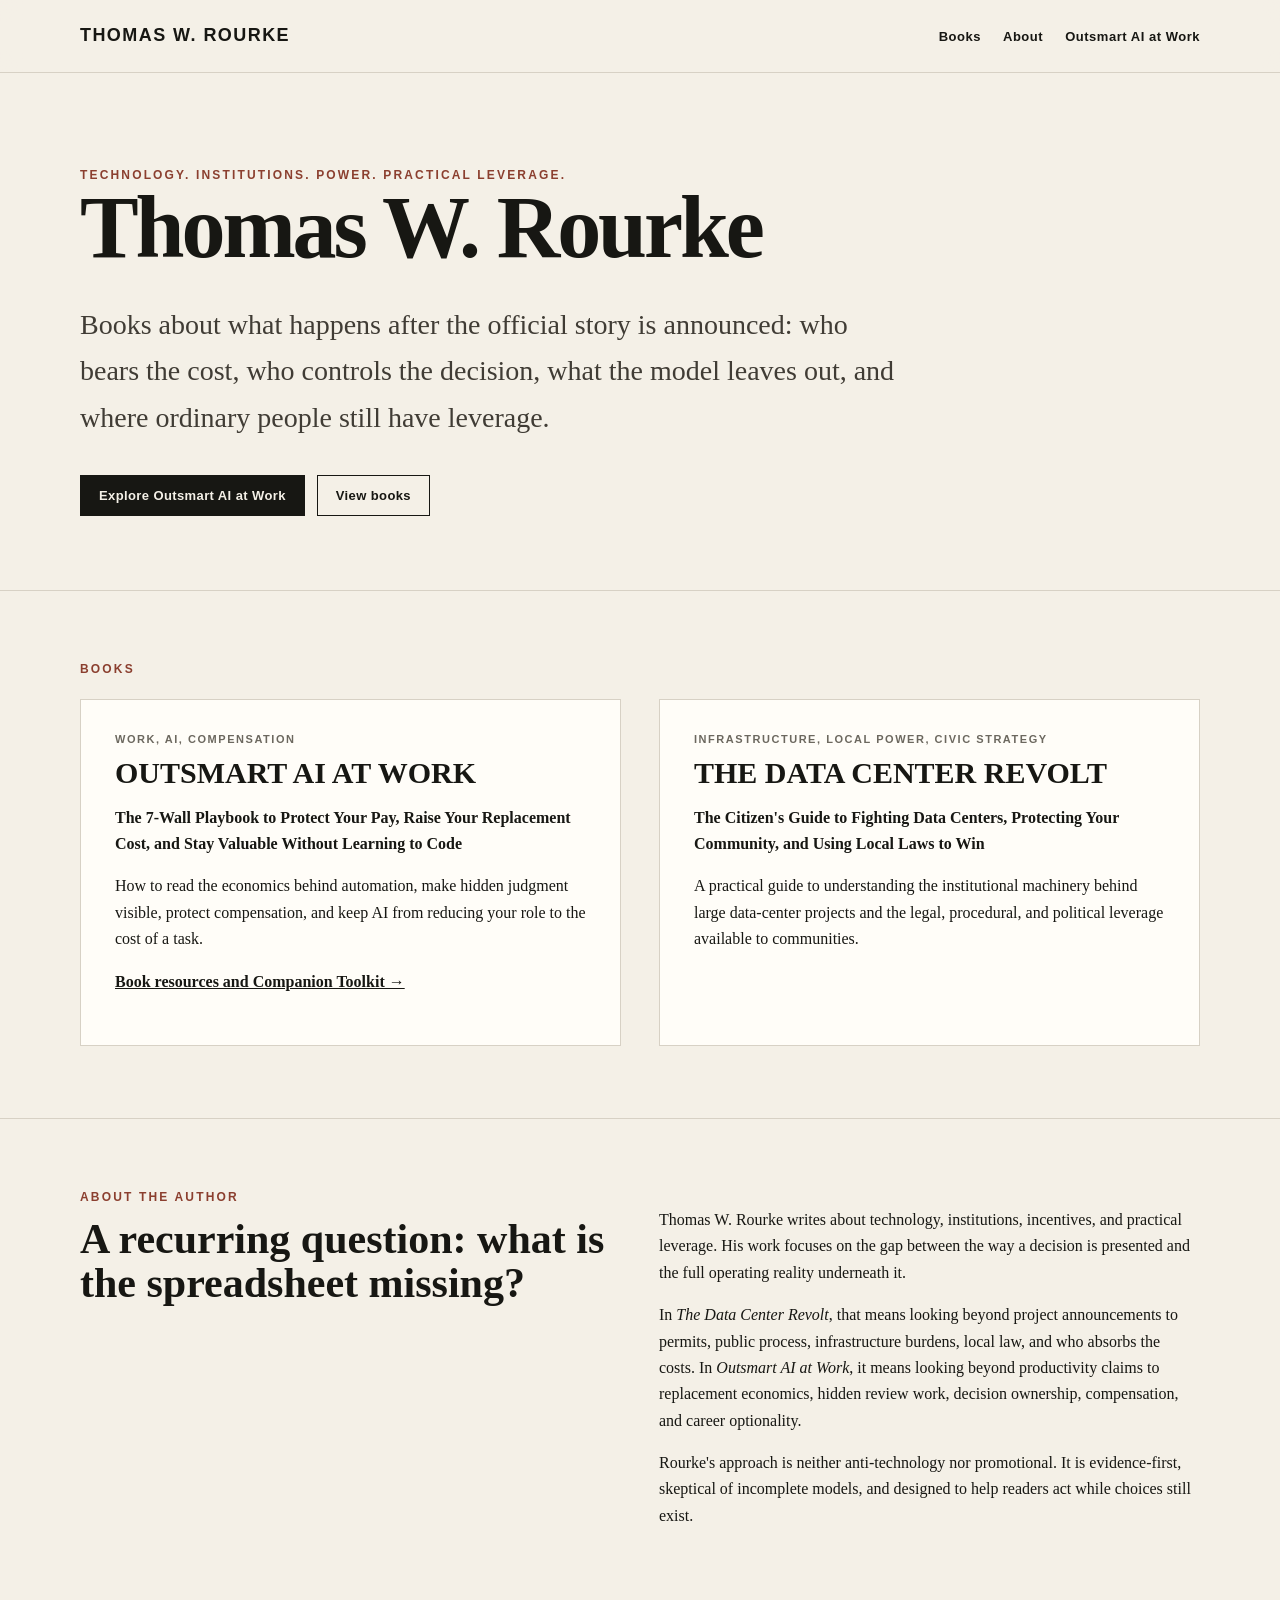
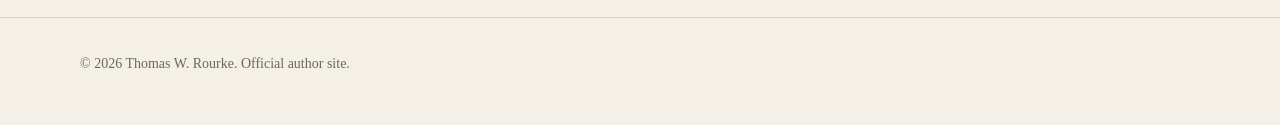
==== index.html @ f466b517 "Add Thomas W. Rourke author homepage" ====
<!doctype html><html lang="en"><head><meta charset="utf-8"><meta name="viewport" content="width=device-width,initial-scale=1"><title>Thomas W. Rourke - Author</title><meta name="description" content="Official author site for Thomas W. Rourke, author of The Data Center Revolt and Outsmart AI at Work."><link rel="stylesheet" href="/assets/styles.css"></head><body><nav class="nav"><div class="wrap navin"><a class="brand" href="/">Thomas W. Rourke</a><div class="navlinks"><a href="#books">Books</a><a href="#about">About</a><a href="/outsmart-ai-at-work/">Outsmart AI at Work</a></div></div></nav><header class="hero"><div class="wrap"><div class="eyebrow">Technology. Institutions. Power. Practical leverage.</div><h1>Thomas W. Rourke</h1><p class="dek">Books about what happens after the official story is announced: who bears the cost, who controls the decision, what the model leaves out, and where ordinary people still have leverage.</p><div class="actions"><a class="btn" href="/outsmart-ai-at-work/">Explore Outsmart AI at Work</a><a class="btn alt" href="#books">View books</a></div></div></header><main><section id="books"><div class="wrap"><div class="eyebrow">Books</div><div class="grid2" style="margin-top:24px"><article class="card"><div class="kicker">Work, AI, compensation</div><h3>OUTSMART AI AT WORK</h3><p><strong>The 7-Wall Playbook to Protect Your Pay, Raise Your Replacement Cost, and Stay Valuable Without Learning to Code</strong></p><p>How to read the economics behind automation, make hidden judgment visible, protect compensation, and keep AI from reducing your role to the cost of a task.</p><p><a href="/outsmart-ai-at-work/"><strong>Book resources and Companion Toolkit →</strong></a></p></article><article class="card"><div class="kicker">Infrastructure, local power, civic strategy</div><h3>THE DATA CENTER REVOLT</h3><p><strong>The Citizen's Guide to Fighting Data Centers, Protecting Your Community, and Using Local Laws to Win</strong></p><p>A practical guide to understanding the institutional machinery behind large data-center projects and the legal, procedural, and political leverage available to communities.</p></article></div></div></section><section id="about" class="rule"><div class="wrap grid2"><div><div class="eyebrow">About the author</div><h2 class="subhead" style="margin-top:14px">A recurring question: what is the spreadsheet missing?</h2></div><div><p>Thomas W. Rourke writes about technology, institutions, incentives, and practical leverage. His work focuses on the gap between the way a decision is presented and the full operating reality underneath it.</p><p>In <em>The Data Center Revolt</em>, that means looking beyond project announcements to permits, public process, infrastructure burdens, local law, and who absorbs the costs. In <em>Outsmart AI at Work</em>, it means looking beyond productivity claims to replacement economics, hidden review work, decision ownership, compensation, and career optionality.</p><p>Rourke's approach is neither anti-technology nor promotional. It is evidence-first, skeptical of incomplete models, and designed to help readers act while choices still exist.</p></div></div></section></main><footer class="footer"><div class="wrap">© 2026 Thomas W. Rourke. Official author site.</div></footer></body></html>
---- assets/styles.css ----
:root{--ink:#171713;--paper:#f4f0e7;--card:#fffdf8;--muted:#6c685f;--line:#d7d1c5;--accent:#8b3f2f;--accent2:#2d4c45;--max:1120px}*{box-sizing:border-box}html{scroll-behavior:smooth}body{margin:0;background:var(--paper);color:var(--ink);font-family:Georgia,'Times New Roman',serif;line-height:1.65}a{color:inherit}.wrap{width:min(var(--max),calc(100% - 40px));margin:auto}.nav{position:sticky;top:0;z-index:20;background:rgba(244,240,231,.94);backdrop-filter:blur(12px);border-bottom:1px solid var(--line)}.navin{height:72px;display:flex;align-items:center;justify-content:space-between;gap:24px}.brand{font:700 18px/1.1 Arial,sans-serif;letter-spacing:.08em;text-transform:uppercase;text-decoration:none}.navlinks{display:flex;gap:22px;align-items:center;font:600 13px/1 Arial,sans-serif;letter-spacing:.04em}.navlinks a{text-decoration:none}.hero{padding:96px 0 74px;border-bottom:1px solid var(--line)}.eyebrow{font:700 12px/1 Arial,sans-serif;letter-spacing:.18em;text-transform:uppercase;color:var(--accent)}h1,h2,h3{font-weight:600;line-height:1.06;margin:0}h1{font-size:clamp(48px,7vw,88px);max-width:900px;letter-spacing:-.035em}.dek{font-size:clamp(20px,2.2vw,28px);max-width:820px;color:#403c35;margin:28px 0 0}.actions{display:flex;gap:12px;flex-wrap:wrap;margin-top:34px}.btn{display:inline-block;padding:13px 18px;border:1px solid var(--ink);text-decoration:none;font:700 13px/1 Arial,sans-serif;letter-spacing:.03em;background:var(--ink);color:var(--paper)}.btn.alt{background:transparent;color:var(--ink)}section{padding:72px 0}.grid2{display:grid;grid-template-columns:1fr 1fr;gap:38px}.card{background:var(--card);border:1px solid var(--line);padding:34px}.card h3{font-size:30px;margin-bottom:14px}.kicker{font:700 11px/1 Arial,sans-serif;letter-spacing:.14em;text-transform:uppercase;color:var(--muted);margin-bottom:12px}.small{font-size:15px;color:var(--muted)}.booktitle{font-size:clamp(34px,5vw,58px);max-width:760px}.subhead{font-size:clamp(26px,3.6vw,42px);margin-bottom:18px}.rule{border-top:1px solid var(--line)}.toolgrid{display:grid;grid-template-columns:repeat(3,1fr);gap:16px;margin-top:30px}.tool{display:block;background:var(--card);border:1px solid var(--line);padding:24px;text-decoration:none;min-height:155px}.tool:hover{border-color:var(--ink);transform:translateY(-1px)}.tool h3{font-size:23px;margin-bottom:8px}.tool p{margin:0;color:var(--muted);font-size:15px}.notice{padding:18px 20px;border-left:4px solid var(--accent2);background:#ece8de;margin:26px 0}.footer{border-top:1px solid var(--line);padding:34px 0 50px;color:var(--muted);font-size:14px}.toolpage{padding:70px 0}.toolpage h1{font-size:clamp(38px,6vw,68px)}.formgrid{display:grid;grid-template-columns:repeat(2,1fr);gap:14px;margin:28px 0}.field{display:flex;flex-direction:column;gap:7px}.field label{font:700 12px/1.3 Arial,sans-serif;letter-spacing:.03em}.field input,.field select,.field textarea{width:100%;padding:12px;border:1px solid var(--line);background:#fff;font:16px/1.4 Arial,sans-serif;color:var(--ink)}.field textarea{min-height:110px}.result{background:var(--ink);color:var(--paper);padding:24px;margin:22px 0;font-size:18px}.result strong{font-size:30px}.printbar{display:flex;gap:10px;flex-wrap:wrap;margin:20px 0}.checklist{display:grid;gap:10px;margin:24px 0}.check{background:var(--card);border:1px solid var(--line);padding:14px 16px}.prompt{background:var(--card);border:1px solid var(--line);padding:24px;margin:18px 0}.prompt pre{white-space:pre-wrap;font:15px/1.55 Arial,sans-serif;margin:0}.copy{margin-top:12px}.tablewrap{overflow:auto}.datatable{width:100%;border-collapse:collapse;background:var(--card)}.datatable th,.datatable td{border:1px solid var(--line);padding:10px;text-align:left;vertical-align:top}.datatable th{font:700 12px/1.3 Arial,sans-serif;background:#ece8de}.datatable input,.datatable textarea,.datatable select{width:100%;border:0;background:transparent;font:14px/1.4 Arial,sans-serif;min-width:120px}.datatable textarea{min-height:70px}@media(max-width:800px){.navlinks{display:none}.grid2,.toolgrid,.formgrid{grid-template-columns:1fr}.hero{padding-top:70px}.wrap{width:min(var(--max),calc(100% - 28px))}}@media print{.nav,.footer,.printbar,.actions{display:none!important}body{background:#fff}.wrap{width:100%}.card,.tool,.prompt,.datatable{break-inside:avoid}.toolpage{padding:0}.field input,.field textarea,.field select{border:1px solid #bbb}}
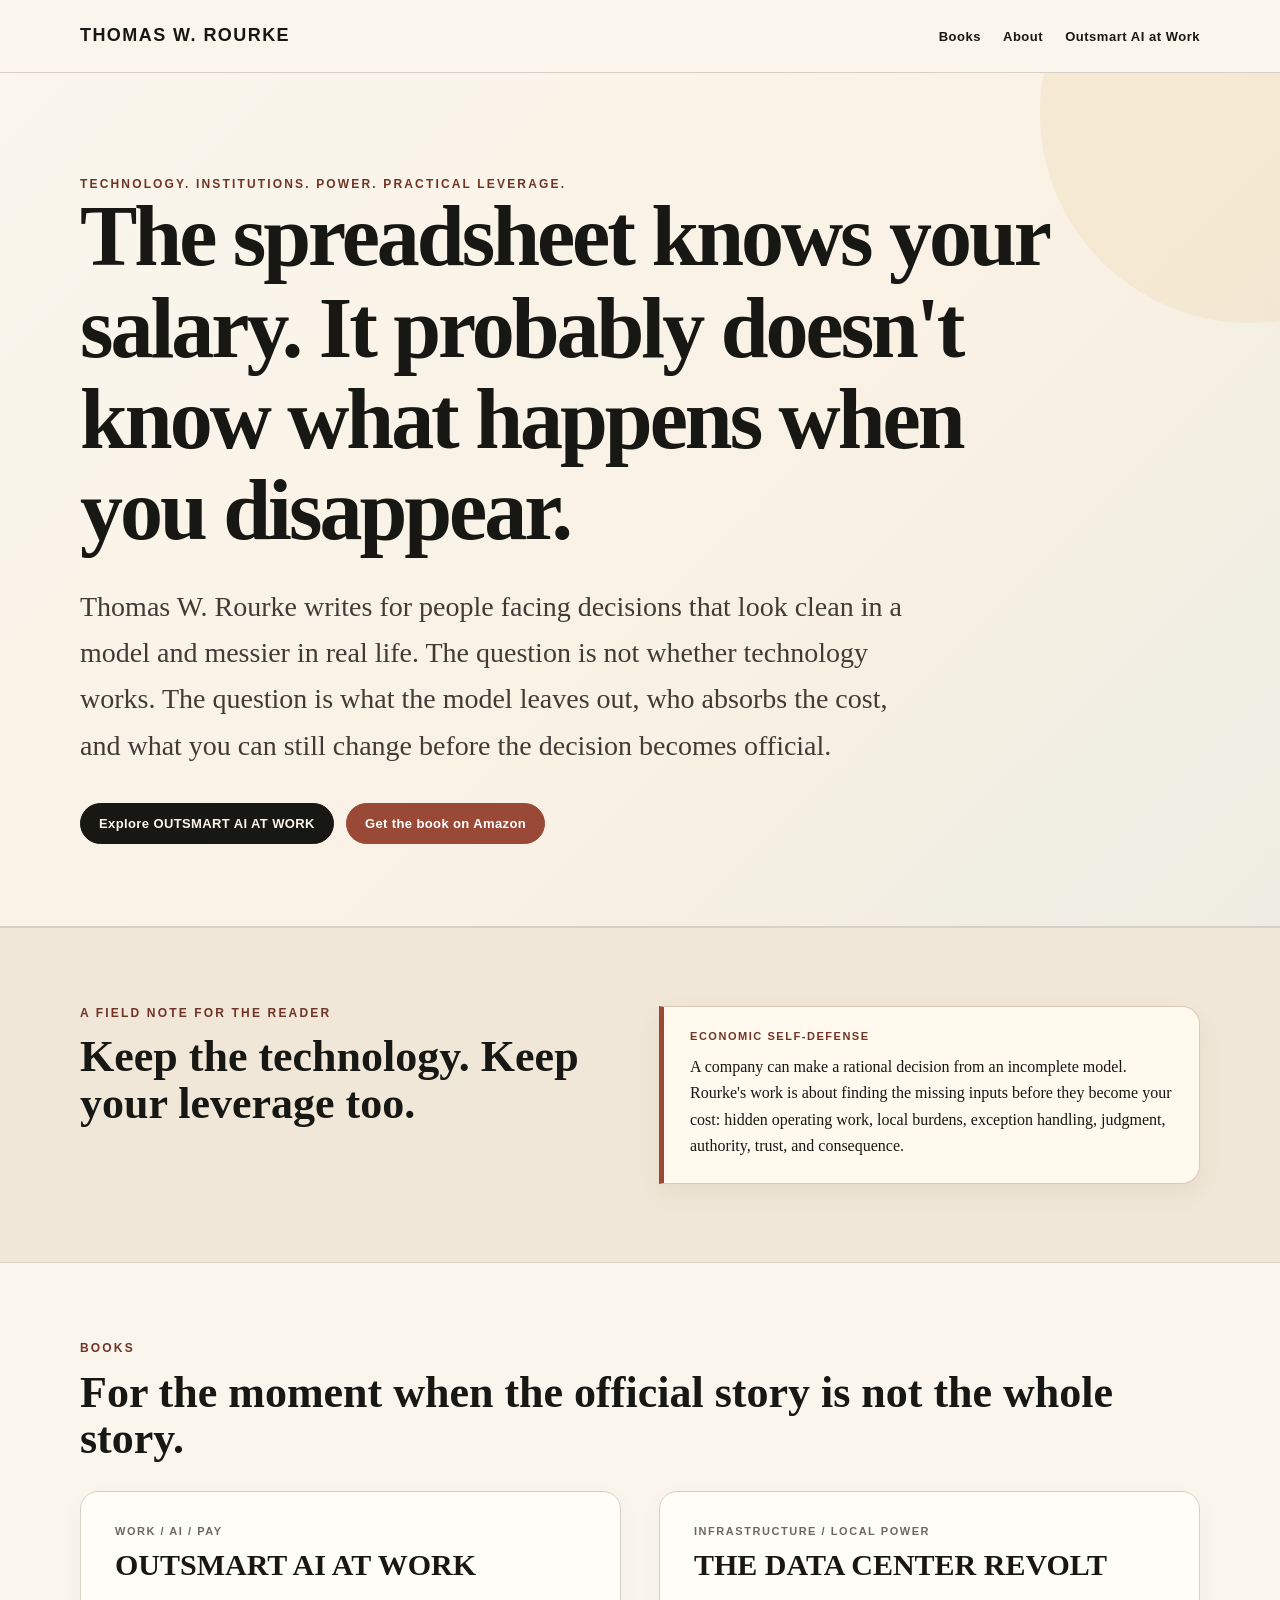
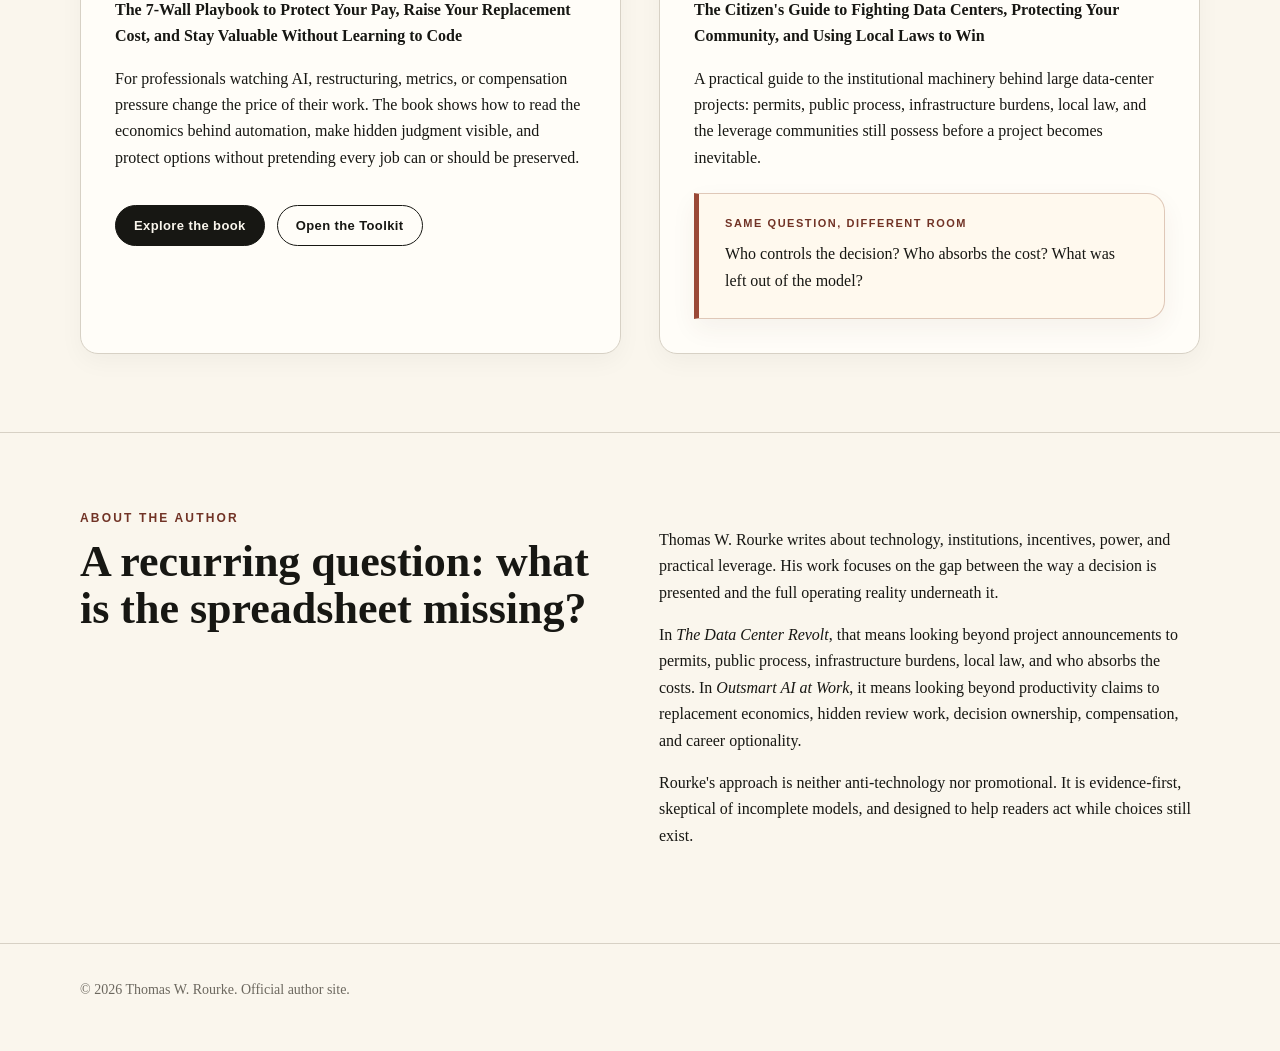
==== commit 1b49975d: "feat: humanize author landing page" ====
--- a/index.html
+++ b/index.html
@@ -1 +1,95 @@
-<!doctype html><html lang="en"><head><meta charset="utf-8"><meta name="viewport" content="width=device-width,initial-scale=1"><title>Thomas W. Rourke - Author</title><meta name="description" content="Official author site for Thomas W. Rourke, author of The Data Center Revolt and Outsmart AI at Work."><link rel="stylesheet" href="/assets/styles.css"></head><body><nav class="nav"><div class="wrap navin"><a class="brand" href="/">Thomas W. Rourke</a><div class="navlinks"><a href="#books">Books</a><a href="#about">About</a><a href="/outsmart-ai-at-work/">Outsmart AI at Work</a></div></div></nav><header class="hero"><div class="wrap"><div class="eyebrow">Technology. Institutions. Power. Practical leverage.</div><h1>Thomas W. Rourke</h1><p class="dek">Books about what happens after the official story is announced: who bears the cost, who controls the decision, what the model leaves out, and where ordinary people still have leverage.</p><div class="actions"><a class="btn" href="/outsmart-ai-at-work/">Explore Outsmart AI at Work</a><a class="btn alt" href="#books">View books</a></div></div></header><main><section id="books"><div class="wrap"><div class="eyebrow">Books</div><div class="grid2" style="margin-top:24px"><article class="card"><div class="kicker">Work, AI, compensation</div><h3>OUTSMART AI AT WORK</h3><p><strong>The 7-Wall Playbook to Protect Your Pay, Raise Your Replacement Cost, and Stay Valuable Without Learning to Code</strong></p><p>How to read the economics behind automation, make hidden judgment visible, protect compensation, and keep AI from reducing your role to the cost of a task.</p><p><a href="/outsmart-ai-at-work/"><strong>Book resources and Companion Toolkit →</strong></a></p></article><article class="card"><div class="kicker">Infrastructure, local power, civic strategy</div><h3>THE DATA CENTER REVOLT</h3><p><strong>The Citizen's Guide to Fighting Data Centers, Protecting Your Community, and Using Local Laws to Win</strong></p><p>A practical guide to understanding the institutional machinery behind large data-center projects and the legal, procedural, and political leverage available to communities.</p></article></div></div></section><section id="about" class="rule"><div class="wrap grid2"><div><div class="eyebrow">About the author</div><h2 class="subhead" style="margin-top:14px">A recurring question: what is the spreadsheet missing?</h2></div><div><p>Thomas W. Rourke writes about technology, institutions, incentives, and practical leverage. His work focuses on the gap between the way a decision is presented and the full operating reality underneath it.</p><p>In <em>The Data Center Revolt</em>, that means looking beyond project announcements to permits, public process, infrastructure burdens, local law, and who absorbs the costs. In <em>Outsmart AI at Work</em>, it means looking beyond productivity claims to replacement economics, hidden review work, decision ownership, compensation, and career optionality.</p><p>Rourke's approach is neither anti-technology nor promotional. It is evidence-first, skeptical of incomplete models, and designed to help readers act while choices still exist.</p></div></div></section></main><footer class="footer"><div class="wrap">© 2026 Thomas W. Rourke. Official author site.</div></footer></body></html>+<!doctype html>
+<html lang="en">
+<head>
+  <meta charset="utf-8">
+  <meta name="viewport" content="width=device-width,initial-scale=1">
+  <title>Thomas W. Rourke - Author</title>
+  <meta name="description" content="Official author site for Thomas W. Rourke, author of The Data Center Revolt and Outsmart AI at Work.">
+  <link rel="stylesheet" href="/assets/styles.css">
+</head>
+<body>
+  <nav class="nav">
+    <div class="wrap navin">
+      <a class="brand" href="/">Thomas W. Rourke</a>
+      <div class="navlinks">
+        <a href="#books">Books</a>
+        <a href="#about">About</a>
+        <a href="/outsmart-ai-at-work/">Outsmart AI at Work</a>
+      </div>
+    </div>
+  </nav>
+
+  <header class="hero">
+    <div class="wrap">
+      <div class="eyebrow">Technology. Institutions. Power. Practical leverage.</div>
+      <h1>The spreadsheet knows your salary. It probably doesn't know what happens when you disappear.</h1>
+      <p class="dek">Thomas W. Rourke writes for people facing decisions that look clean in a model and messier in real life. The question is not whether technology works. The question is what the model leaves out, who absorbs the cost, and what you can still change before the decision becomes official.</p>
+      <div class="actions">
+        <a class="btn" href="/outsmart-ai-at-work/">Explore OUTSMART AI AT WORK</a>
+        <a class="btn amazon-cta" href="https://www.amazon.com/dp/B0H9SF368X" target="_blank" rel="noopener noreferrer">Get the book on Amazon</a>
+      </div>
+    </div>
+  </header>
+
+  <main>
+    <section class="soft-band">
+      <div class="wrap grid2">
+        <div>
+          <div class="eyebrow">A field note for the reader</div>
+          <h2 class="subhead" style="margin-top:14px">Keep the technology. Keep your leverage too.</h2>
+        </div>
+        <div class="field-note">
+          <div class="kicker">Economic self-defense</div>
+          <p style="margin:0">A company can make a rational decision from an incomplete model. Rourke's work is about finding the missing inputs before they become your cost: hidden operating work, local burdens, exception handling, judgment, authority, trust, and consequence.</p>
+        </div>
+      </div>
+    </section>
+
+    <section id="books">
+      <div class="wrap">
+        <div class="eyebrow">Books</div>
+        <h2 class="subhead" style="margin-top:14px">For the moment when the official story is not the whole story.</h2>
+        <div class="grid2" style="margin-top:28px">
+          <article class="card">
+            <div class="kicker">WORK / AI / PAY</div>
+            <h3>OUTSMART AI AT WORK</h3>
+            <p><strong>The 7-Wall Playbook to Protect Your Pay, Raise Your Replacement Cost, and Stay Valuable Without Learning to Code</strong></p>
+            <p>For professionals watching AI, restructuring, metrics, or compensation pressure change the price of their work. The book shows how to read the economics behind automation, make hidden judgment visible, and protect options without pretending every job can or should be preserved.</p>
+            <div class="actions">
+              <a class="btn" href="/outsmart-ai-at-work/">Explore the book</a>
+              <a class="btn alt" href="/outsmart-ai-at-work/toolkit.html">Open the Toolkit</a>
+            </div>
+          </article>
+
+          <article class="card">
+            <div class="kicker">INFRASTRUCTURE / LOCAL POWER</div>
+            <h3>THE DATA CENTER REVOLT</h3>
+            <p><strong>The Citizen's Guide to Fighting Data Centers, Protecting Your Community, and Using Local Laws to Win</strong></p>
+            <p>A practical guide to the institutional machinery behind large data-center projects: permits, public process, infrastructure burdens, local law, and the leverage communities still possess before a project becomes inevitable.</p>
+            <div class="field-note" style="margin-top:22px">
+              <div class="kicker">Same question, different room</div>
+              <p style="margin:0">Who controls the decision? Who absorbs the cost? What was left out of the model?</p>
+            </div>
+          </article>
+        </div>
+      </div>
+    </section>
+
+    <section id="about" class="rule">
+      <div class="wrap grid2">
+        <div>
+          <div class="eyebrow">About the author</div>
+          <h2 class="subhead" style="margin-top:14px">A recurring question: what is the spreadsheet missing?</h2>
+        </div>
+        <div>
+          <p>Thomas W. Rourke writes about technology, institutions, incentives, power, and practical leverage. His work focuses on the gap between the way a decision is presented and the full operating reality underneath it.</p>
+          <p>In <em>The Data Center Revolt</em>, that means looking beyond project announcements to permits, public process, infrastructure burdens, local law, and who absorbs the costs. In <em>Outsmart AI at Work</em>, it means looking beyond productivity claims to replacement economics, hidden review work, decision ownership, compensation, and career optionality.</p>
+          <p>Rourke's approach is neither anti-technology nor promotional. It is evidence-first, skeptical of incomplete models, and designed to help readers act while choices still exist.</p>
+        </div>
+      </div>
+    </section>
+  </main>
+
+  <footer class="footer"><div class="wrap">© 2026 Thomas W. Rourke. Official author site.</div></footer>
+</body>
+</html>
--- a/assets/styles.css
+++ b/assets/styles.css
@@ -1 +1,128 @@
-:root{--ink:#171713;--paper:#f4f0e7;--card:#fffdf8;--muted:#6c685f;--line:#d7d1c5;--accent:#8b3f2f;--accent2:#2d4c45;--max:1120px}*{box-sizing:border-box}html{scroll-behavior:smooth}body{margin:0;background:var(--paper);color:var(--ink);font-family:Georgia,'Times New Roman',serif;line-height:1.65}a{color:inherit}.wrap{width:min(var(--max),calc(100% - 40px));margin:auto}.nav{position:sticky;top:0;z-index:20;background:rgba(244,240,231,.94);backdrop-filter:blur(12px);border-bottom:1px solid var(--line)}.navin{height:72px;display:flex;align-items:center;justify-content:space-between;gap:24px}.brand{font:700 18px/1.1 Arial,sans-serif;letter-spacing:.08em;text-transform:uppercase;text-decoration:none}.navlinks{display:flex;gap:22px;align-items:center;font:600 13px/1 Arial,sans-serif;letter-spacing:.04em}.navlinks a{text-decoration:none}.hero{padding:96px 0 74px;border-bottom:1px solid var(--line)}.eyebrow{font:700 12px/1 Arial,sans-serif;letter-spacing:.18em;text-transform:uppercase;color:var(--accent)}h1,h2,h3{font-weight:600;line-height:1.06;margin:0}h1{font-size:clamp(48px,7vw,88px);max-width:900px;letter-spacing:-.035em}.dek{font-size:clamp(20px,2.2vw,28px);max-width:820px;color:#403c35;margin:28px 0 0}.actions{display:flex;gap:12px;flex-wrap:wrap;margin-top:34px}.btn{display:inline-block;padding:13px 18px;border:1px solid var(--ink);text-decoration:none;font:700 13px/1 Arial,sans-serif;letter-spacing:.03em;background:var(--ink);color:var(--paper)}.btn.alt{background:transparent;color:var(--ink)}section{padding:72px 0}.grid2{display:grid;grid-template-columns:1fr 1fr;gap:38px}.card{background:var(--card);border:1px solid var(--line);padding:34px}.card h3{font-size:30px;margin-bottom:14px}.kicker{font:700 11px/1 Arial,sans-serif;letter-spacing:.14em;text-transform:uppercase;color:var(--muted);margin-bottom:12px}.small{font-size:15px;color:var(--muted)}.booktitle{font-size:clamp(34px,5vw,58px);max-width:760px}.subhead{font-size:clamp(26px,3.6vw,42px);margin-bottom:18px}.rule{border-top:1px solid var(--line)}.toolgrid{display:grid;grid-template-columns:repeat(3,1fr);gap:16px;margin-top:30px}.tool{display:block;background:var(--card);border:1px solid var(--line);padding:24px;text-decoration:none;min-height:155px}.tool:hover{border-color:var(--ink);transform:translateY(-1px)}.tool h3{font-size:23px;margin-bottom:8px}.tool p{margin:0;color:var(--muted);font-size:15px}.notice{padding:18px 20px;border-left:4px solid var(--accent2);background:#ece8de;margin:26px 0}.footer{border-top:1px solid var(--line);padding:34px 0 50px;color:var(--muted);font-size:14px}.toolpage{padding:70px 0}.toolpage h1{font-size:clamp(38px,6vw,68px)}.formgrid{display:grid;grid-template-columns:repeat(2,1fr);gap:14px;margin:28px 0}.field{display:flex;flex-direction:column;gap:7px}.field label{font:700 12px/1.3 Arial,sans-serif;letter-spacing:.03em}.field input,.field select,.field textarea{width:100%;padding:12px;border:1px solid var(--line);background:#fff;font:16px/1.4 Arial,sans-serif;color:var(--ink)}.field textarea{min-height:110px}.result{background:var(--ink);color:var(--paper);padding:24px;margin:22px 0;font-size:18px}.result strong{font-size:30px}.printbar{display:flex;gap:10px;flex-wrap:wrap;margin:20px 0}.checklist{display:grid;gap:10px;margin:24px 0}.check{background:var(--card);border:1px solid var(--line);padding:14px 16px}.prompt{background:var(--card);border:1px solid var(--line);padding:24px;margin:18px 0}.prompt pre{white-space:pre-wrap;font:15px/1.55 Arial,sans-serif;margin:0}.copy{margin-top:12px}.tablewrap{overflow:auto}.datatable{width:100%;border-collapse:collapse;background:var(--card)}.datatable th,.datatable td{border:1px solid var(--line);padding:10px;text-align:left;vertical-align:top}.datatable th{font:700 12px/1.3 Arial,sans-serif;background:#ece8de}.datatable input,.datatable textarea,.datatable select{width:100%;border:0;background:transparent;font:14px/1.4 Arial,sans-serif;min-width:120px}.datatable textarea{min-height:70px}@media(max-width:800px){.navlinks{display:none}.grid2,.toolgrid,.formgrid{grid-template-columns:1fr}.hero{padding-top:70px}.wrap{width:min(var(--max),calc(100% - 28px))}}@media print{.nav,.footer,.printbar,.actions{display:none!important}body{background:#fff}.wrap{width:100%}.card,.tool,.prompt,.datatable{break-inside:avoid}.toolpage{padding:0}.field input,.field textarea,.field select{border:1px solid #bbb}}+:root{
+  --ink:#171713;
+  --paper:#f4f0e7;
+  --paper-bright:#faf6ed;
+  --paper-warm:#f0e7d8;
+  --card:#fffdf8;
+  --muted:#6c685f;
+  --line:#d7d1c5;
+  --accent:#8b3f2f;
+  --accent2:#2d4c45;
+  --brick:#9a4937;
+  --brick-dark:#713326;
+  --forest:#28463f;
+  --forest-soft:#dfe8e1;
+  --sun:#e0b35c;
+  --shadow:0 16px 40px rgba(36,28,20,.08);
+  --radius:18px;
+  --max:1120px;
+}
+*{box-sizing:border-box}
+html{scroll-behavior:smooth}
+body{margin:0;background:var(--paper-bright);color:var(--ink);font-family:Georgia,'Times New Roman',serif;line-height:1.65}
+a{color:inherit}
+button,input,select,textarea{font:inherit}
+button{cursor:pointer}
+:focus-visible{outline:3px solid var(--sun);outline-offset:3px}
+.wrap{width:min(var(--max),calc(100% - 40px));margin:auto}
+.nav{position:sticky;top:0;z-index:20;background:rgba(250,246,237,.94);backdrop-filter:blur(12px);border-bottom:1px solid var(--line)}
+.navin{min-height:72px;display:flex;align-items:center;justify-content:space-between;gap:24px}
+.brand{font:700 18px/1.1 Arial,sans-serif;letter-spacing:.08em;text-transform:uppercase;text-decoration:none}
+.navlinks{display:flex;gap:22px;align-items:center;font:600 13px/1 Arial,sans-serif;letter-spacing:.04em}
+.navlinks a{text-decoration:none;padding:8px 0}
+.navlinks a:hover{text-decoration:underline;text-underline-offset:4px}
+.hero{position:relative;overflow:hidden;padding:104px 0 82px;border-bottom:1px solid var(--line);background:linear-gradient(135deg,var(--paper-bright) 0%,#f9f1e4 58%,var(--forest-soft) 145%)}
+.hero:after{content:"";position:absolute;width:420px;height:420px;border-radius:50%;right:-180px;top:-170px;background:rgba(224,179,92,.13);pointer-events:none}
+.eyebrow{font:700 12px/1.2 Arial,sans-serif;letter-spacing:.18em;text-transform:uppercase;color:var(--brick-dark)}
+h1,h2,h3{font-weight:600;line-height:1.06;margin:0}
+h1{font-size:clamp(46px,7vw,86px);max-width:980px;letter-spacing:-.035em}
+.dek{font-size:clamp(20px,2.2vw,28px);max-width:830px;color:#403c35;margin:28px 0 0}
+.actions{display:flex;gap:12px;flex-wrap:wrap;margin-top:34px}
+.btn{display:inline-flex;align-items:center;justify-content:center;gap:8px;padding:13px 18px;border:1px solid var(--ink);border-radius:999px;text-decoration:none;font:700 13px/1 Arial,sans-serif;letter-spacing:.03em;background:var(--ink);color:var(--paper-bright);transition:transform .15s ease,box-shadow .15s ease,background .15s ease}
+.btn:hover{transform:translateY(-1px);box-shadow:0 8px 20px rgba(23,23,19,.12)}
+.btn.alt{background:transparent;color:var(--ink)}
+.btn.soft{background:var(--paper-warm);color:var(--ink);border-color:var(--line)}
+.amazon-cta{background:var(--brick);border-color:var(--brick);color:#fff}
+.amazon-cta:hover{background:var(--brick-dark);border-color:var(--brick-dark)}
+section{padding:78px 0}
+.soft-band{background:var(--paper-warm);border-top:1px solid var(--line);border-bottom:1px solid var(--line)}
+.grid2{display:grid;grid-template-columns:1fr 1fr;gap:38px}
+.card{background:var(--card);border:1px solid var(--line);border-radius:var(--radius);padding:34px;box-shadow:0 8px 24px rgba(36,28,20,.04)}
+.card h3{font-size:30px;margin-bottom:14px}
+.kicker{font:700 11px/1 Arial,sans-serif;letter-spacing:.14em;text-transform:uppercase;color:var(--muted);margin-bottom:12px}
+.small{font-size:15px;color:var(--muted)}
+.booktitle{font-size:clamp(34px,5vw,58px);max-width:820px}
+.subhead{font-size:clamp(28px,3.6vw,44px);margin-bottom:18px}
+.rule{border-top:1px solid var(--line)}
+.toolgrid{display:grid;grid-template-columns:repeat(3,1fr);gap:16px;margin-top:30px}
+.tool{display:block;background:var(--card);border:1px solid var(--line);border-radius:var(--radius);padding:24px;text-decoration:none;min-height:155px;transition:transform .15s ease,border-color .15s ease,box-shadow .15s ease}
+.tool:hover{border-color:#b9af9f;transform:translateY(-2px);box-shadow:var(--shadow)}
+.tool h3{font-size:23px;margin-bottom:8px}
+.tool p{margin:0;color:var(--muted);font-size:15px}
+.notice{padding:18px 20px;border-left:4px solid var(--forest);background:#ece8de;margin:26px 0;border-radius:0 12px 12px 0}
+.footer{border-top:1px solid var(--line);padding:34px 0 50px;color:var(--muted);font-size:14px}
+.field-note{position:relative;background:#fff9ee;border:1px solid #dfc8b8;border-left:5px solid var(--brick);border-radius:0 var(--radius) var(--radius) 0;padding:24px 26px;box-shadow:0 10px 26px rgba(92,55,39,.06)}
+.field-note .kicker{color:var(--brick-dark)}
+.manifesto-line{font-size:clamp(28px,4vw,50px);line-height:1.08;max-width:900px;margin:0 0 18px}
+.route-grid{display:grid;grid-template-columns:repeat(5,1fr);gap:12px;margin-top:26px}
+.route-card{appearance:none;text-align:left;background:var(--card);color:var(--ink);border:1px solid var(--line);border-radius:16px;padding:20px;min-height:164px;box-shadow:0 6px 18px rgba(36,28,20,.04);transition:transform .15s ease,border-color .15s ease,box-shadow .15s ease}
+.route-card:hover{transform:translateY(-2px);border-color:var(--brick);box-shadow:var(--shadow)}
+.route-card strong{display:block;font-size:19px;line-height:1.2;margin-bottom:8px}
+.route-card span{font:14px/1.45 Arial,sans-serif;color:var(--muted)}
+.number-badge{display:inline-grid;place-items:center;width:30px;height:30px;border-radius:50%;background:var(--forest);color:#fff;font:700 13px/1 Arial,sans-serif;margin-bottom:12px}
+.privacy-note{padding:18px 20px;border:1px solid #b9cbc0;background:var(--forest-soft);color:#20372f;border-radius:14px}
+.privacy-note strong{color:var(--forest)}
+.toolpage{padding:72px 0 26px}
+.toolpage h1{font-size:clamp(40px,6vw,70px)}
+.formgrid{display:grid;grid-template-columns:repeat(2,1fr);gap:14px;margin:28px 0}
+.field{display:flex;flex-direction:column;gap:7px}
+.field label{font:700 12px/1.3 Arial,sans-serif;letter-spacing:.03em}
+.field input,.field select,.field textarea,.checkup-question select{width:100%;padding:12px;border:1px solid var(--line);border-radius:9px;background:#fff;font:16px/1.4 Arial,sans-serif;color:var(--ink)}
+.field textarea{min-height:110px;resize:vertical}
+.result{background:var(--ink);color:var(--paper-bright);border-radius:14px;padding:24px;margin:22px 0;font-size:18px}
+.result strong{font-size:30px}
+.printbar{display:flex;gap:10px;flex-wrap:wrap;margin:20px 0}
+.checklist{display:grid;gap:10px;margin:24px 0}
+.check{background:var(--card);border:1px solid var(--line);border-radius:12px;padding:14px 16px}
+.prompt{background:var(--card);border:1px solid var(--line);border-radius:var(--radius);padding:24px;margin:18px 0}
+.prompt pre{white-space:pre-wrap;font:15px/1.55 Arial,sans-serif;margin:0}
+.copy{margin-top:12px}
+.tablewrap{overflow:auto;border-radius:12px}
+.datatable{width:100%;border-collapse:collapse;background:var(--card)}
+.datatable th,.datatable td{border:1px solid var(--line);padding:10px;text-align:left;vertical-align:top}
+.datatable th{font:700 12px/1.3 Arial,sans-serif;background:#ece8de}
+.datatable input,.datatable textarea,.datatable select{width:100%;border:0;background:transparent;font:14px/1.4 Arial,sans-serif;min-width:120px}
+.datatable textarea{min-height:70px;resize:vertical}
+.checkup-shell{background:var(--card);border:1px solid var(--line);border-radius:24px;padding:clamp(24px,4vw,44px);box-shadow:var(--shadow)}
+.checkup-grid{display:grid;gap:14px;margin:28px 0}
+.checkup-question{display:grid;grid-template-columns:minmax(0,1fr) 180px;gap:20px;align-items:center;padding:18px 0;border-bottom:1px solid var(--line)}
+.checkup-question:last-child{border-bottom:0}
+.checkup-question label{font-size:17px;line-height:1.45}
+.checkup-result{margin-top:24px;padding:26px;border-radius:16px;background:var(--forest);color:#fff}
+.checkup-result h3{font-size:30px;margin-bottom:12px}
+.checkup-result p{margin:0 0 16px}
+.checkup-result a{color:#fff;text-decoration-thickness:2px;text-underline-offset:3px}
+.worksheet{background:var(--card);border:1px solid var(--line);border-radius:22px;padding:clamp(24px,4vw,42px);margin:28px 0;box-shadow:0 9px 26px rgba(36,28,20,.04);scroll-margin-top:92px}
+.worksheet-header{max-width:800px;margin-bottom:22px}
+.worksheet-header p{color:#4c4841}
+.worksheet-controls{display:flex;flex-wrap:wrap;gap:9px;margin:22px 0 4px;padding-top:18px;border-top:1px dashed #c9bfb0}
+.worksheet-footer{margin-top:20px;padding-top:14px;border-top:1px solid var(--line);font:12px/1.5 Arial,sans-serif;color:var(--muted)}
+.print-only{display:none}
+.screen-only{display:block}
+@media(max-width:980px){.route-grid{grid-template-columns:repeat(2,1fr)}.toolgrid{grid-template-columns:repeat(2,1fr)}}
+@media(max-width:800px){.navlinks{display:none}.grid2,.toolgrid,.formgrid{grid-template-columns:1fr}.hero{padding:72px 0 58px}.wrap{width:min(var(--max),calc(100% - 28px))}.checkup-question{grid-template-columns:1fr;gap:8px}.route-grid{grid-template-columns:1fr}.route-card{min-height:auto}.worksheet{border-radius:16px;padding:22px 18px}.btn{min-height:44px}}
+@page{size:Letter;margin:.55in}
+@media print{
+  html,body{background:#fff!important;color:#111!important}
+  body.printing-worksheet *{visibility:hidden!important}
+  body.printing-worksheet [data-print-target].is-printing,
+  body.printing-worksheet [data-print-target].is-printing *{visibility:visible!important}
+  body.printing-worksheet [data-print-target].is-printing{position:absolute;left:0;top:0;width:100%;max-width:none;background:#fff!important;color:#111!important;border:0!important;box-shadow:none!important;padding:0!important;margin:0!important}
+  body.printing-worksheet [data-print-target].is-printing .tablewrap{overflow:visible}
+  body.printing-worksheet [data-print-target].is-printing .result{background:#fff!important;color:#111!important;border:1px solid #777}
+  .screen-only,.nav,.footer,.actions,.amazon-cta,.worksheet-controls{display:none!important}
+  .print-only{display:block!important}
+  .worksheet,.card,.tool,.prompt,.datatable{break-inside:avoid}
+  .field input,.field textarea,.field select,.datatable input,.datatable textarea,.datatable select{border:1px solid #aaa!important;background:#fff!important;color:#111!important}
+  .worksheet-footer{color:#444!important}
+}
